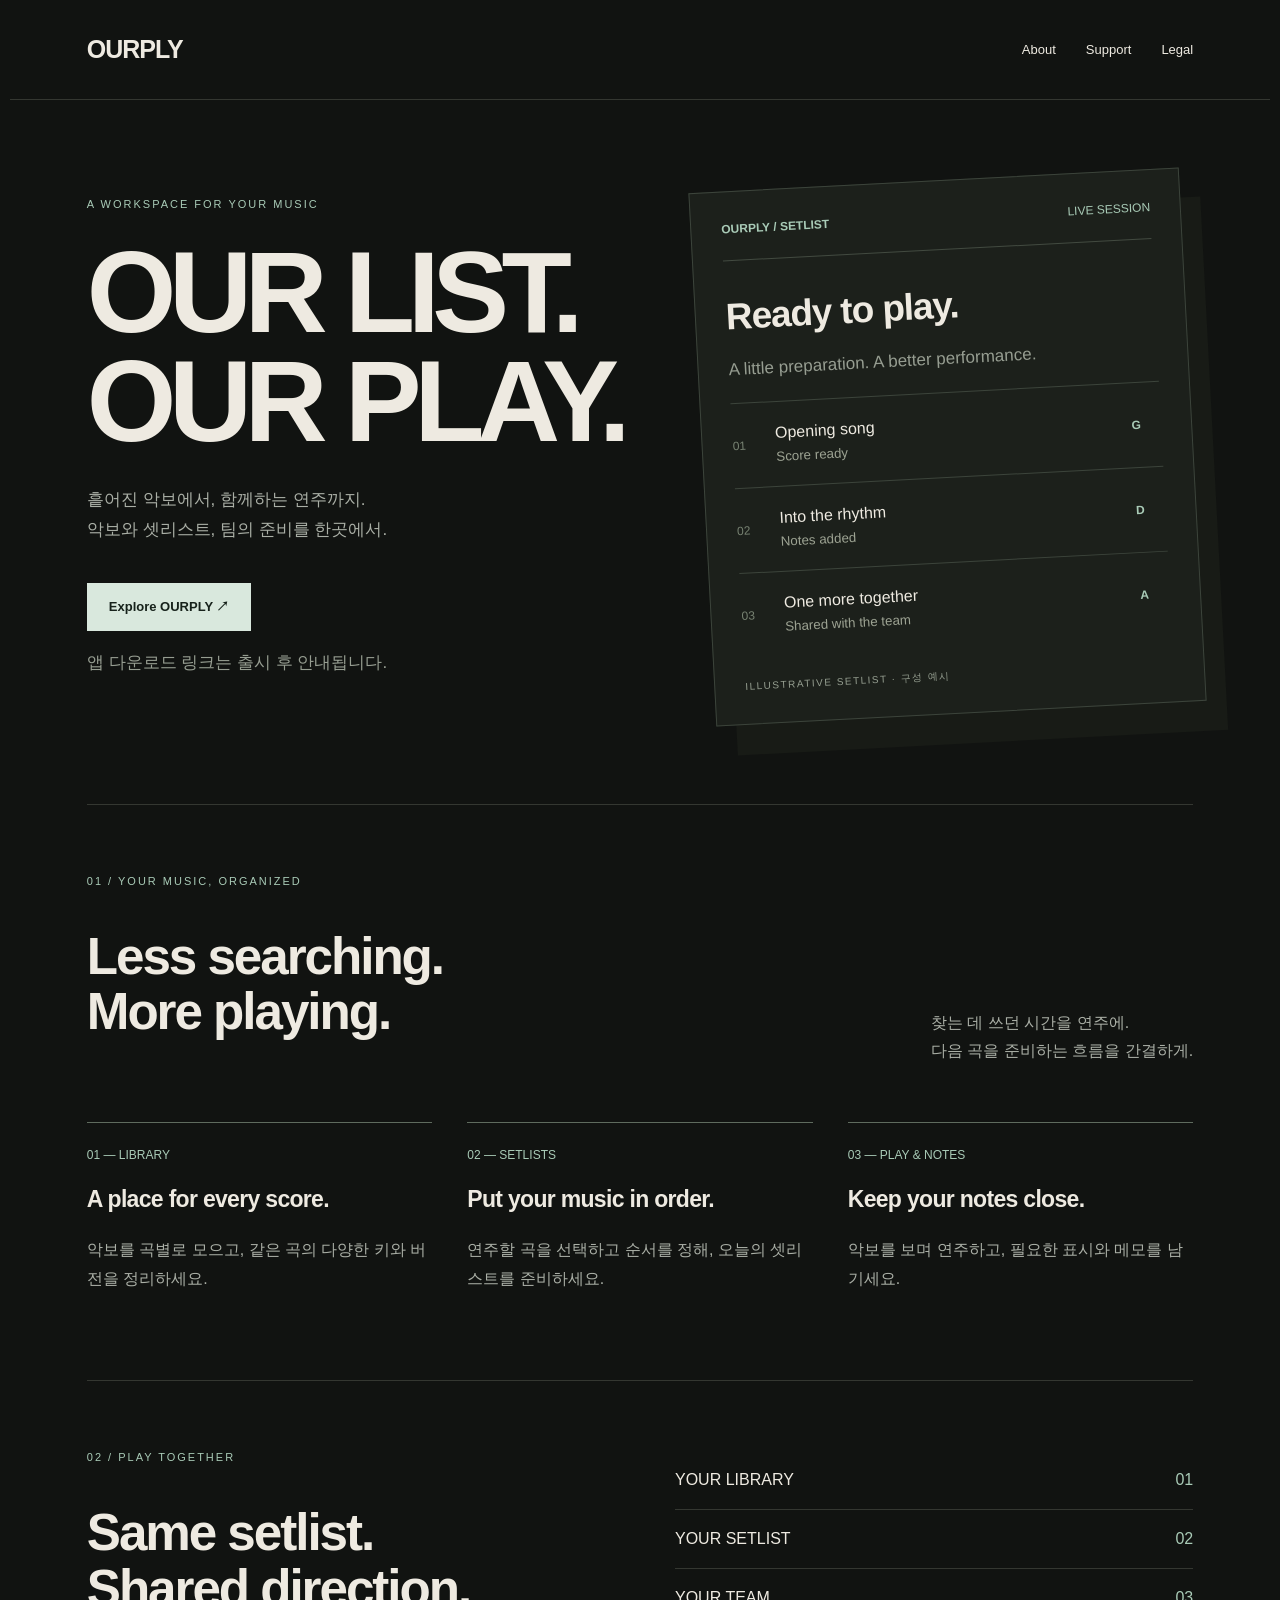
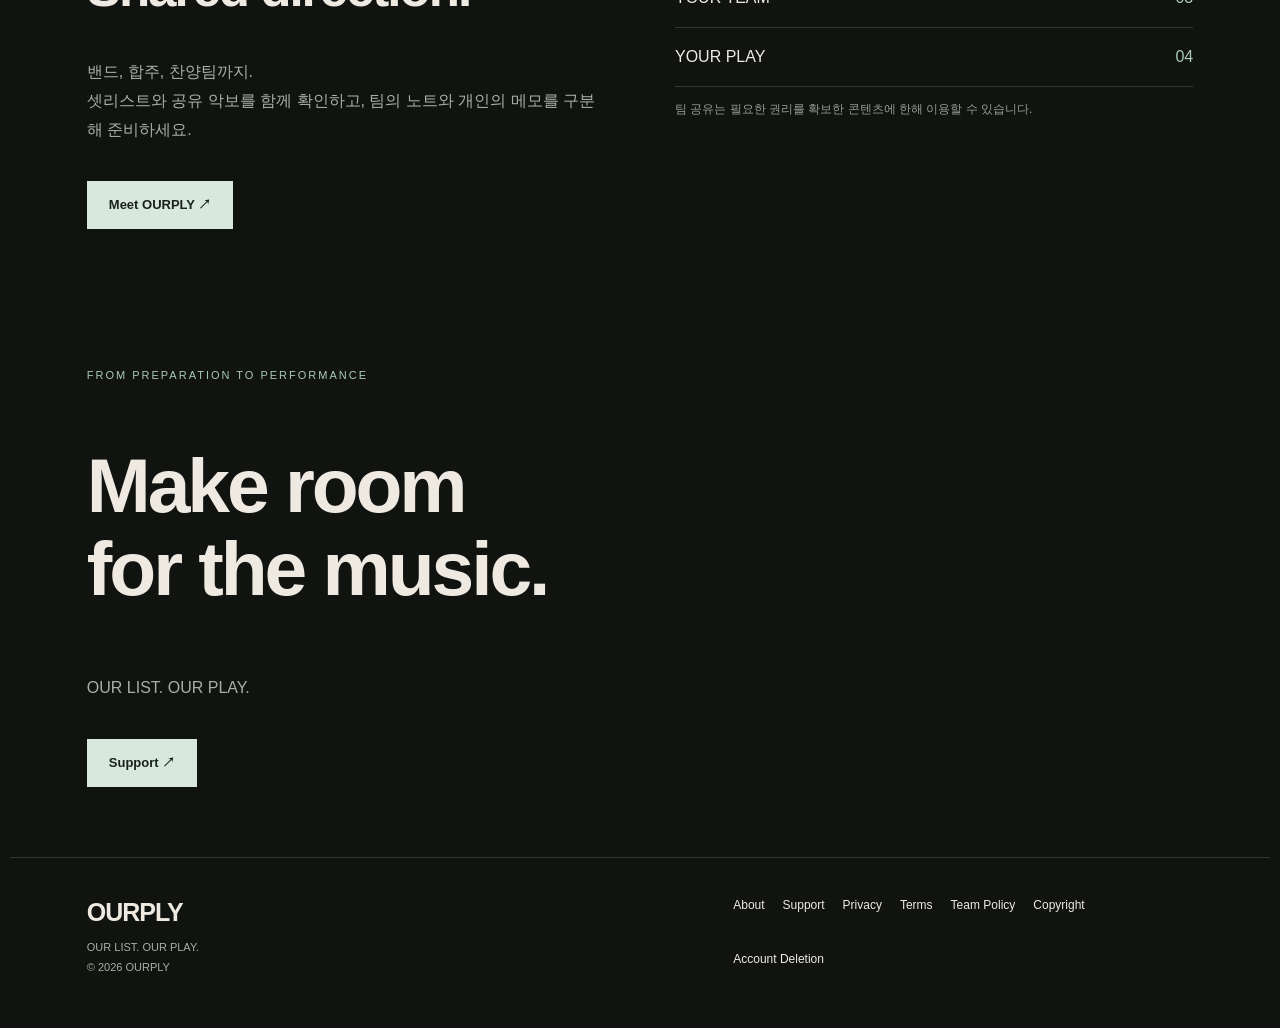
==== index.html @ 64da2b8a "Add files via upload" ====
<!doctype html><html lang="ko"><head><meta charset="utf-8"><meta name="viewport" content="width=device-width,initial-scale=1"><meta name="description" content="OURPLY — 악보를 정리하고, 셋리스트를 만들고, 함께 연주하세요."><title>OUR LIST. OUR PLAY. | OURPLY</title><link rel="stylesheet" href="style.css"></head><body><header><a class="brand" href="index.html" aria-label="OURPLY Home">OURPLY</a><nav aria-label="Main navigation"><a href="about/" >About</a><a href="support/" >Support</a><a href="legal/" >Legal</a></nav></header><main><section class="hero"><div><div class="eyebrow">A workspace for your music</div><h1>OUR LIST.<br>OUR PLAY.</h1><p>흩어진 악보에서, 함께하는 연주까지.<br>악보와 셋리스트, 팀의 준비를 한곳에서.</p><a class="button" href="#discover">Explore OURPLY ↗</a><p class="muted">앱 다운로드 링크는 출시 후 안내됩니다.</p></div><div class="stage" aria-label="셋리스트 예시"><div class="stage-top"><strong>OURPLY / SETLIST</strong><span>LIVE SESSION</span></div><h3>Ready to play.</h3><p class="muted">A little preparation. A better performance.</p><div class="song"><span>01</span><div>Opening song<small>Score ready</small></div><b>G</b></div><div class="song"><span>02</span><div>Into the rhythm<small>Notes added</small></div><b>D</b></div><div class="song"><span>03</span><div>One more together<small>Shared with the team</small></div><b>A</b></div><div class="mini">ILLUSTRATIVE SETLIST · 구성 예시</div></div></section><section id="discover" class="section"><div class="section-head"><div><div class="eyebrow">01 / Your music, organized</div><h2>Less searching.<br>More playing.</h2></div><p>찾는 데 쓰던 시간을 연주에.<br>다음 곡을 준비하는 흐름을 간결하게.</p></div><div class="features"><article class="feature"><span class="number">01 — LIBRARY</span><h3>A place for every score.</h3><p>악보를 곡별로 모으고, 같은 곡의 다양한 키와 버전을 정리하세요.</p></article><article class="feature"><span class="number">02 — SETLISTS</span><h3>Put your music in order.</h3><p>연주할 곡을 선택하고 순서를 정해, 오늘의 셋리스트를 준비하세요.</p></article><article class="feature"><span class="number">03 — PLAY & NOTES</span><h3>Keep your notes close.</h3><p>악보를 보며 연주하고, 필요한 표시와 메모를 남기세요.</p></article></div></section><section class="section team"><div><div class="eyebrow">02 / Play together</div><h2>Same setlist.<br>Shared direction.</h2><p>밴드, 합주, 찬양팀까지.<br>셋리스트와 공유 악보를 함께 확인하고, 팀의 노트와 개인의 메모를 구분해 준비하세요.</p><a class="button" href="about/">Meet OURPLY ↗</a></div><div class="flow"><div>YOUR LIBRARY <span>01</span></div><div>YOUR SETLIST <span>02</span></div><div>YOUR TEAM <span>03</span></div><div>YOUR PLAY <span>04</span></div><p class="muted">팀 공유는 필요한 권리를 확보한 콘텐츠에 한해 이용할 수 있습니다.</p></div></section><section class="closing"><div class="eyebrow">From preparation to performance</div><h2>Make room<br>for the music.</h2><p>OUR LIST. OUR PLAY.</p><a href="support/" class="button">Support ↗</a></section></main><footer><div><a class="brand" href="index.html">OURPLY</a><p>OUR LIST. OUR PLAY.<br>© 2026 OURPLY</p></div><div class="links"><a href="about/">About</a><a href="support/">Support</a><a href="legal/privacy/">Privacy</a><a href="legal/terms/">Terms</a><a href="legal/team/">Team Policy</a><a href="legal/copyright/">Copyright</a><a href="account-deletion/">Account Deletion</a></div></footer></body></html>
---- style.css ----
*{box-sizing:border-box}html{scroll-behavior:smooth}body{margin:0;background:#111311;color:#eeeae1;font-family:Arial,"Apple SD Gothic Neo","Malgun Gothic",sans-serif}a{color:inherit;text-decoration:none}a:hover{color:#a9cbb7}a:focus-visible,summary:focus-visible{outline:2px solid #a9cbb7;outline-offset:6px}header,main,footer{max-width:1260px;margin:auto;padding:0 6vw}header{height:100px;display:flex;align-items:center;justify-content:space-between;border-bottom:1px solid #343731}.brand{font-size:25px;font-weight:900;letter-spacing:-1px}nav{display:flex;gap:30px;font-size:13px}nav a[aria-current]{color:#a9cbb7}.eyebrow{font-size:11px;letter-spacing:2px;color:#a9cbb7;text-transform:uppercase}h1{font-size:clamp(54px,9vw,124px);line-height:.95;letter-spacing:-.065em;margin:28px 0}h2{font-size:clamp(32px,4vw,56px);line-height:1.08;letter-spacing:-.04em}h3{font-size:23px;letter-spacing:-.03em}p{line-height:1.8;color:#aaaFA6;max-width:610px}.hero{padding:80px 0 90px;display:grid;grid-template-columns:1.15fr 1fr;gap:50px;align-items:center}.hero p{font-size:17px}.button{display:inline-block;padding:15px 22px;background:#d9e8dd;color:#17221b;font-size:13px;font-weight:bold;margin-top:20px}.muted{font-size:12px;color:#969d91}.stage{background:#1c201b;border:1px solid #3c443b;padding:30px;transform:rotate(-3deg);box-shadow:20px 30px 0 #181b16}.stage-top{display:flex;justify-content:space-between;font-size:12px;color:#a9cbb7;border-bottom:1px solid #424a40;padding-bottom:24px}.stage h3{font-size:37px;margin:35px 0 10px}.song{display:grid;grid-template-columns:28px 1fr 30px;gap:15px;padding:22px 0;border-top:1px solid #3c443b;align-items:center}.song small{display:block;color:#9da393;margin-top:7px}.song span:first-child{color:#788373;font-size:12px}.song b{font-size:12px;color:#a9cbb7}.mini{font-size:10px;letter-spacing:1.5px;color:#969f91;padding-top:22px}.section{border-top:1px solid #343731;padding:70px 0}.section-head{display:flex;justify-content:space-between;gap:35px;align-items:end;margin-bottom:40px}.section-head p{max-width:340px}.features{display:grid;grid-template-columns:repeat(3,1fr);gap:35px}.feature{border-top:1px solid #5f6b5e;padding-top:22px}.number{color:#a9cbb7;font-size:12px}.team{display:grid;grid-template-columns:1fr 1fr;gap:70px}.flow{display:flex;flex-direction:column;gap:0}.flow div{border-bottom:1px solid #343731;padding:20px 0;display:flex;justify-content:space-between}.flow span{color:#a9cbb7}.closing{padding:70px 0}.closing h2{font-size:clamp(40px,6vw,80px)}footer{padding-top:40px;padding-bottom:40px;border-top:1px solid #343731;display:flex;justify-content:space-between;gap:30px}footer p{font-size:11px}footer .links{display:flex;flex-wrap:wrap;gap:18px;max-width:460px;font-size:12px}.page-head{padding:70px 0 40px}.page-head h1{font-size:clamp(50px,7vw,90px)}.prose{max-width:780px;padding-bottom:70px}.prose h2{font-size:30px;margin-top:45px}.notice{border-left:2px solid #a9cbb7;padding:8px 22px;background:#1a1e18;margin:25px 0}.notice p{font-size:14px}.legal-row{display:flex;justify-content:space-between;gap:20px;padding:28px 0;border-top:1px solid #343731}.legal-row small{color:#969d91}details{border-top:1px solid #343731;padding:24px 0}summary{cursor:pointer;font-size:17px}details p{font-size:14px}.split{display:grid;grid-template-columns:1fr 1fr;gap:50px}@media(max-width:760px){header{height:80px}nav{gap:18px;font-size:12px}.hero{grid-template-columns:1fr;padding:55px 0;gap:55px}.stage{margin:0 10px 25px}.features,.team,.split{grid-template-columns:1fr;gap:25px}.section-head{display:block}.section{padding:45px 0}footer{flex-direction:column}h1{font-size:68px}.page-head{padding-top:50px}}
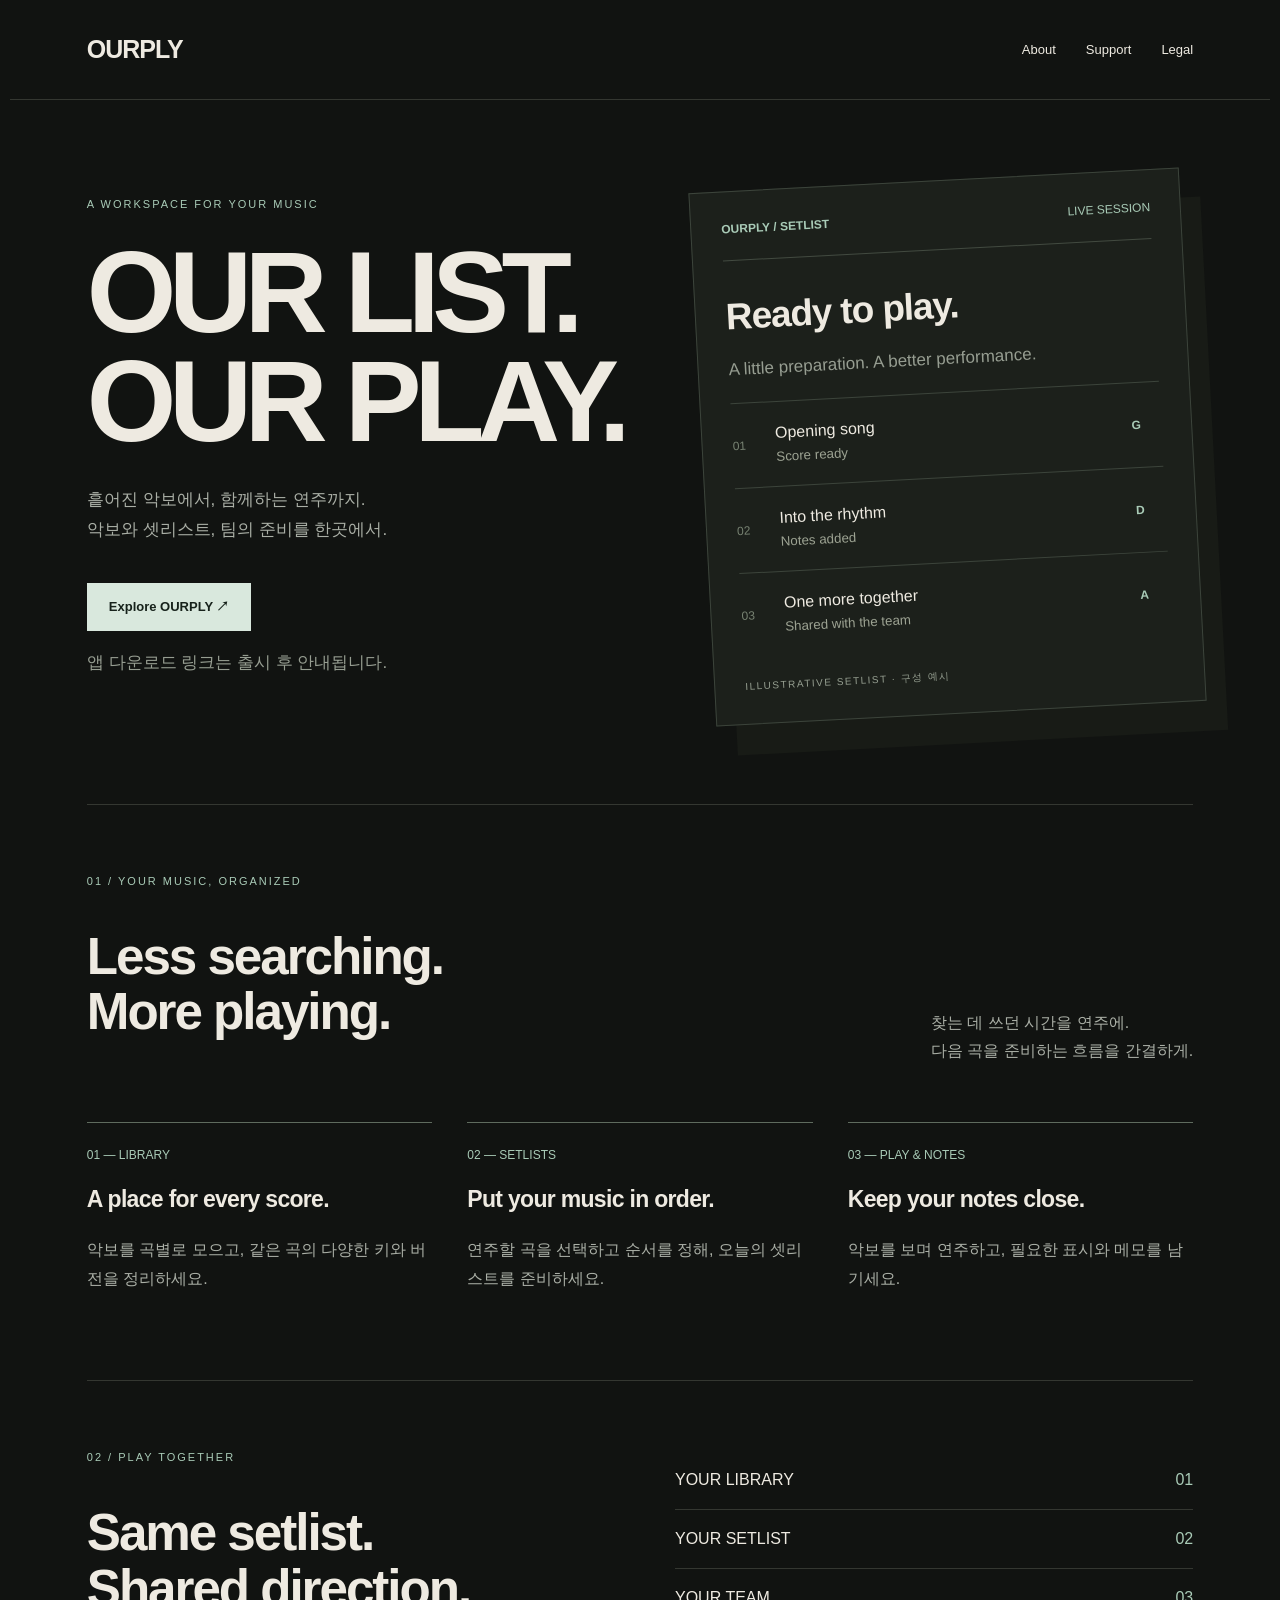
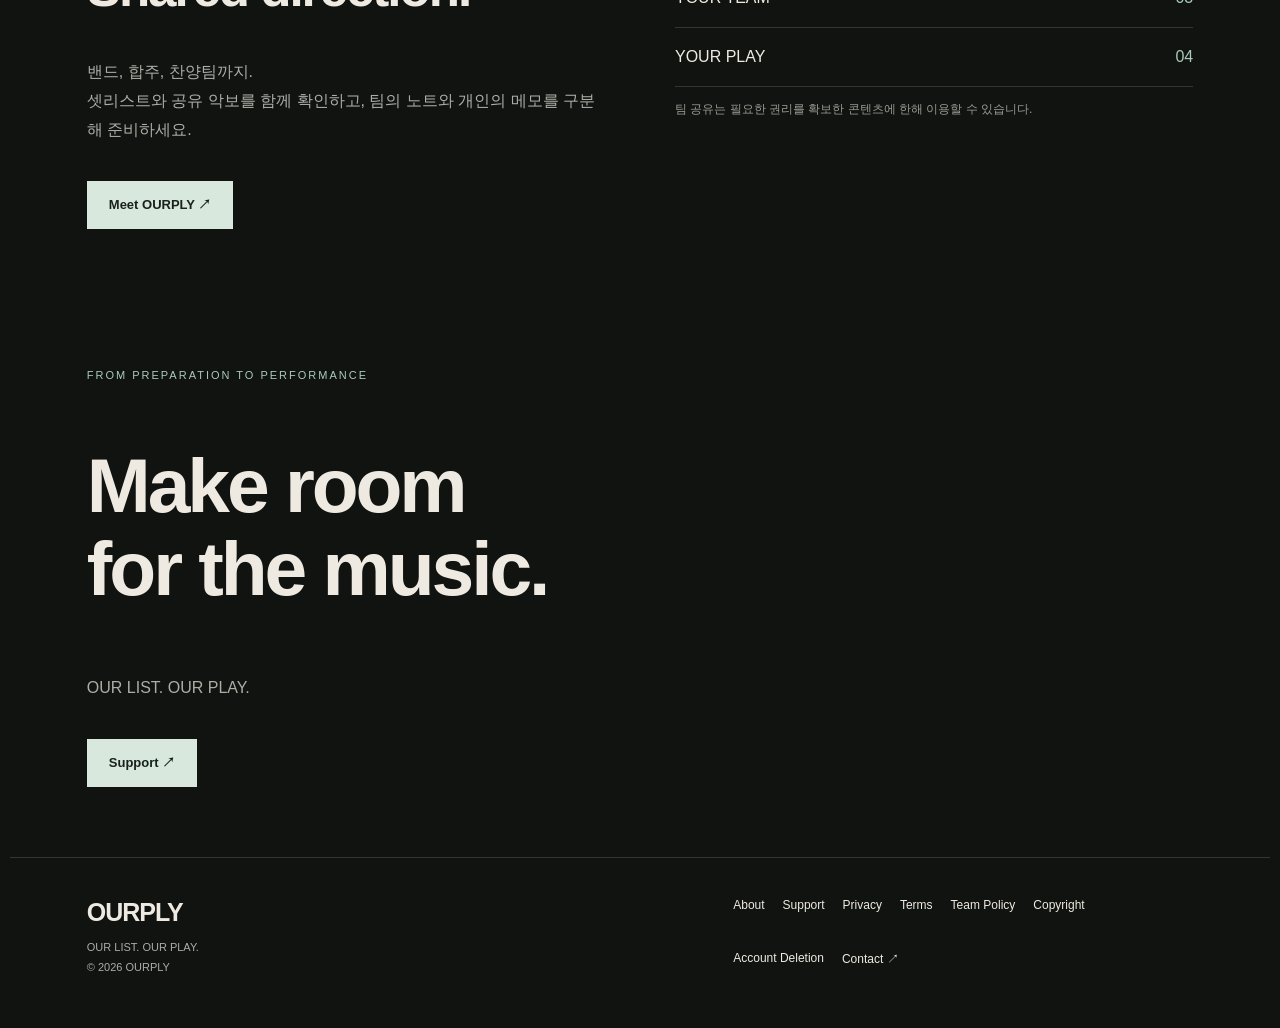
==== commit 20dd0316: "Add files via upload" ====
--- a/index.html
+++ b/index.html
@@ -1 +1 @@
-<!doctype html><html lang="ko"><head><meta charset="utf-8"><meta name="viewport" content="width=device-width,initial-scale=1"><meta name="description" content="OURPLY — 악보를 정리하고, 셋리스트를 만들고, 함께 연주하세요."><title>OUR LIST. OUR PLAY. | OURPLY</title><link rel="stylesheet" href="style.css"></head><body><header><a class="brand" href="index.html" aria-label="OURPLY Home">OURPLY</a><nav aria-label="Main navigation"><a href="about/" >About</a><a href="support/" >Support</a><a href="legal/" >Legal</a></nav></header><main><section class="hero"><div><div class="eyebrow">A workspace for your music</div><h1>OUR LIST.<br>OUR PLAY.</h1><p>흩어진 악보에서, 함께하는 연주까지.<br>악보와 셋리스트, 팀의 준비를 한곳에서.</p><a class="button" href="#discover">Explore OURPLY ↗</a><p class="muted">앱 다운로드 링크는 출시 후 안내됩니다.</p></div><div class="stage" aria-label="셋리스트 예시"><div class="stage-top"><strong>OURPLY / SETLIST</strong><span>LIVE SESSION</span></div><h3>Ready to play.</h3><p class="muted">A little preparation. A better performance.</p><div class="song"><span>01</span><div>Opening song<small>Score ready</small></div><b>G</b></div><div class="song"><span>02</span><div>Into the rhythm<small>Notes added</small></div><b>D</b></div><div class="song"><span>03</span><div>One more together<small>Shared with the team</small></div><b>A</b></div><div class="mini">ILLUSTRATIVE SETLIST · 구성 예시</div></div></section><section id="discover" class="section"><div class="section-head"><div><div class="eyebrow">01 / Your music, organized</div><h2>Less searching.<br>More playing.</h2></div><p>찾는 데 쓰던 시간을 연주에.<br>다음 곡을 준비하는 흐름을 간결하게.</p></div><div class="features"><article class="feature"><span class="number">01 — LIBRARY</span><h3>A place for every score.</h3><p>악보를 곡별로 모으고, 같은 곡의 다양한 키와 버전을 정리하세요.</p></article><article class="feature"><span class="number">02 — SETLISTS</span><h3>Put your music in order.</h3><p>연주할 곡을 선택하고 순서를 정해, 오늘의 셋리스트를 준비하세요.</p></article><article class="feature"><span class="number">03 — PLAY & NOTES</span><h3>Keep your notes close.</h3><p>악보를 보며 연주하고, 필요한 표시와 메모를 남기세요.</p></article></div></section><section class="section team"><div><div class="eyebrow">02 / Play together</div><h2>Same setlist.<br>Shared direction.</h2><p>밴드, 합주, 찬양팀까지.<br>셋리스트와 공유 악보를 함께 확인하고, 팀의 노트와 개인의 메모를 구분해 준비하세요.</p><a class="button" href="about/">Meet OURPLY ↗</a></div><div class="flow"><div>YOUR LIBRARY <span>01</span></div><div>YOUR SETLIST <span>02</span></div><div>YOUR TEAM <span>03</span></div><div>YOUR PLAY <span>04</span></div><p class="muted">팀 공유는 필요한 권리를 확보한 콘텐츠에 한해 이용할 수 있습니다.</p></div></section><section class="closing"><div class="eyebrow">From preparation to performance</div><h2>Make room<br>for the music.</h2><p>OUR LIST. OUR PLAY.</p><a href="support/" class="button">Support ↗</a></section></main><footer><div><a class="brand" href="index.html">OURPLY</a><p>OUR LIST. OUR PLAY.<br>© 2026 OURPLY</p></div><div class="links"><a href="about/">About</a><a href="support/">Support</a><a href="legal/privacy/">Privacy</a><a href="legal/terms/">Terms</a><a href="legal/team/">Team Policy</a><a href="legal/copyright/">Copyright</a><a href="account-deletion/">Account Deletion</a></div></footer></body></html>+<!doctype html><html lang="ko"><head><meta charset="utf-8"><meta name="viewport" content="width=device-width,initial-scale=1"><meta name="description" content="OURPLY — 악보를 정리하고, 셋리스트를 만들고, 함께 연주하세요."><title>OUR LIST. OUR PLAY. | OURPLY</title><link rel="stylesheet" href="style.css"></head><body><header><a class="brand" href="index.html" aria-label="OURPLY Home">OURPLY</a><nav aria-label="Main navigation"><a href="about/" >About</a><a href="support/" >Support</a><a href="legal/" >Legal</a></nav></header><main><section class="hero"><div><div class="eyebrow">A workspace for your music</div><h1>OUR LIST.<br>OUR PLAY.</h1><p>흩어진 악보에서, 함께하는 연주까지.<br>악보와 셋리스트, 팀의 준비를 한곳에서.</p><a class="button" href="#discover">Explore OURPLY ↗</a><p class="muted">앱 다운로드 링크는 출시 후 안내됩니다.</p></div><div class="stage" aria-label="셋리스트 예시"><div class="stage-top"><strong>OURPLY / SETLIST</strong><span>LIVE SESSION</span></div><h3>Ready to play.</h3><p class="muted">A little preparation. A better performance.</p><div class="song"><span>01</span><div>Opening song<small>Score ready</small></div><b>G</b></div><div class="song"><span>02</span><div>Into the rhythm<small>Notes added</small></div><b>D</b></div><div class="song"><span>03</span><div>One more together<small>Shared with the team</small></div><b>A</b></div><div class="mini">ILLUSTRATIVE SETLIST · 구성 예시</div></div></section><section id="discover" class="section"><div class="section-head"><div><div class="eyebrow">01 / Your music, organized</div><h2>Less searching.<br>More playing.</h2></div><p>찾는 데 쓰던 시간을 연주에.<br>다음 곡을 준비하는 흐름을 간결하게.</p></div><div class="features"><article class="feature"><span class="number">01 — LIBRARY</span><h3>A place for every score.</h3><p>악보를 곡별로 모으고, 같은 곡의 다양한 키와 버전을 정리하세요.</p></article><article class="feature"><span class="number">02 — SETLISTS</span><h3>Put your music in order.</h3><p>연주할 곡을 선택하고 순서를 정해, 오늘의 셋리스트를 준비하세요.</p></article><article class="feature"><span class="number">03 — PLAY & NOTES</span><h3>Keep your notes close.</h3><p>악보를 보며 연주하고, 필요한 표시와 메모를 남기세요.</p></article></div></section><section class="section team"><div><div class="eyebrow">02 / Play together</div><h2>Same setlist.<br>Shared direction.</h2><p>밴드, 합주, 찬양팀까지.<br>셋리스트와 공유 악보를 함께 확인하고, 팀의 노트와 개인의 메모를 구분해 준비하세요.</p><a class="button" href="about/">Meet OURPLY ↗</a></div><div class="flow"><div>YOUR LIBRARY <span>01</span></div><div>YOUR SETLIST <span>02</span></div><div>YOUR TEAM <span>03</span></div><div>YOUR PLAY <span>04</span></div><p class="muted">팀 공유는 필요한 권리를 확보한 콘텐츠에 한해 이용할 수 있습니다.</p></div></section><section class="closing"><div class="eyebrow">From preparation to performance</div><h2>Make room<br>for the music.</h2><p>OUR LIST. OUR PLAY.</p><a href="support/" class="button">Support ↗</a></section></main><footer><div><a class="brand" href="index.html">OURPLY</a><p>OUR LIST. OUR PLAY.<br>© 2026 OURPLY</p></div><div class="links"><a href="about/">About</a><a href="support/">Support</a><a href="legal/privacy/">Privacy</a><a href="legal/terms/">Terms</a><a href="legal/team/">Team Policy</a><a href="legal/copyright/">Copyright</a><a href="account-deletion/">Account Deletion</a><a href="mailto:pbong1027@gmail.com">Contact ↗</a></div></footer></body></html>
--- a/style.css
+++ b/style.css
@@ -1 +1,2 @@
-*{box-sizing:border-box}html{scroll-behavior:smooth}body{margin:0;background:#111311;color:#eeeae1;font-family:Arial,"Apple SD Gothic Neo","Malgun Gothic",sans-serif}a{color:inherit;text-decoration:none}a:hover{color:#a9cbb7}a:focus-visible,summary:focus-visible{outline:2px solid #a9cbb7;outline-offset:6px}header,main,footer{max-width:1260px;margin:auto;padding:0 6vw}header{height:100px;display:flex;align-items:center;justify-content:space-between;border-bottom:1px solid #343731}.brand{font-size:25px;font-weight:900;letter-spacing:-1px}nav{display:flex;gap:30px;font-size:13px}nav a[aria-current]{color:#a9cbb7}.eyebrow{font-size:11px;letter-spacing:2px;color:#a9cbb7;text-transform:uppercase}h1{font-size:clamp(54px,9vw,124px);line-height:.95;letter-spacing:-.065em;margin:28px 0}h2{font-size:clamp(32px,4vw,56px);line-height:1.08;letter-spacing:-.04em}h3{font-size:23px;letter-spacing:-.03em}p{line-height:1.8;color:#aaaFA6;max-width:610px}.hero{padding:80px 0 90px;display:grid;grid-template-columns:1.15fr 1fr;gap:50px;align-items:center}.hero p{font-size:17px}.button{display:inline-block;padding:15px 22px;background:#d9e8dd;color:#17221b;font-size:13px;font-weight:bold;margin-top:20px}.muted{font-size:12px;color:#969d91}.stage{background:#1c201b;border:1px solid #3c443b;padding:30px;transform:rotate(-3deg);box-shadow:20px 30px 0 #181b16}.stage-top{display:flex;justify-content:space-between;font-size:12px;color:#a9cbb7;border-bottom:1px solid #424a40;padding-bottom:24px}.stage h3{font-size:37px;margin:35px 0 10px}.song{display:grid;grid-template-columns:28px 1fr 30px;gap:15px;padding:22px 0;border-top:1px solid #3c443b;align-items:center}.song small{display:block;color:#9da393;margin-top:7px}.song span:first-child{color:#788373;font-size:12px}.song b{font-size:12px;color:#a9cbb7}.mini{font-size:10px;letter-spacing:1.5px;color:#969f91;padding-top:22px}.section{border-top:1px solid #343731;padding:70px 0}.section-head{display:flex;justify-content:space-between;gap:35px;align-items:end;margin-bottom:40px}.section-head p{max-width:340px}.features{display:grid;grid-template-columns:repeat(3,1fr);gap:35px}.feature{border-top:1px solid #5f6b5e;padding-top:22px}.number{color:#a9cbb7;font-size:12px}.team{display:grid;grid-template-columns:1fr 1fr;gap:70px}.flow{display:flex;flex-direction:column;gap:0}.flow div{border-bottom:1px solid #343731;padding:20px 0;display:flex;justify-content:space-between}.flow span{color:#a9cbb7}.closing{padding:70px 0}.closing h2{font-size:clamp(40px,6vw,80px)}footer{padding-top:40px;padding-bottom:40px;border-top:1px solid #343731;display:flex;justify-content:space-between;gap:30px}footer p{font-size:11px}footer .links{display:flex;flex-wrap:wrap;gap:18px;max-width:460px;font-size:12px}.page-head{padding:70px 0 40px}.page-head h1{font-size:clamp(50px,7vw,90px)}.prose{max-width:780px;padding-bottom:70px}.prose h2{font-size:30px;margin-top:45px}.notice{border-left:2px solid #a9cbb7;padding:8px 22px;background:#1a1e18;margin:25px 0}.notice p{font-size:14px}.legal-row{display:flex;justify-content:space-between;gap:20px;padding:28px 0;border-top:1px solid #343731}.legal-row small{color:#969d91}details{border-top:1px solid #343731;padding:24px 0}summary{cursor:pointer;font-size:17px}details p{font-size:14px}.split{display:grid;grid-template-columns:1fr 1fr;gap:50px}@media(max-width:760px){header{height:80px}nav{gap:18px;font-size:12px}.hero{grid-template-columns:1fr;padding:55px 0;gap:55px}.stage{margin:0 10px 25px}.features,.team,.split{grid-template-columns:1fr;gap:25px}.section-head{display:block}.section{padding:45px 0}footer{flex-direction:column}h1{font-size:68px}.page-head{padding-top:50px}}+*{box-sizing:border-box}html{scroll-behavior:smooth}body{margin:0;background:#111311;color:#eeeae1;font-family:Arial,"Apple SD Gothic Neo","Malgun Gothic",sans-serif}a{color:inherit;text-decoration:none}a:hover{color:#a9cbb7}a:focus-visible,summary:focus-visible{outline:2px solid #a9cbb7;outline-offset:6px}header,main,footer{max-width:1260px;margin:auto;padding:0 6vw}header{height:100px;display:flex;align-items:center;justify-content:space-between;border-bottom:1px solid #343731}.brand{font-size:25px;font-weight:900;letter-spacing:-1px}nav{display:flex;gap:30px;font-size:13px}nav a[aria-current]{color:#a9cbb7}.eyebrow{font-size:11px;letter-spacing:2px;color:#a9cbb7;text-transform:uppercase}h1{font-size:clamp(54px,9vw,124px);line-height:.95;letter-spacing:-.065em;margin:28px 0}h2{font-size:clamp(32px,4vw,56px);line-height:1.08;letter-spacing:-.04em}h3{font-size:23px;letter-spacing:-.03em}p{line-height:1.8;color:#aaaFA6;max-width:610px}.hero{padding:80px 0 90px;display:grid;grid-template-columns:1.15fr 1fr;gap:50px;align-items:center}.hero p{font-size:17px}.button{display:inline-block;padding:15px 22px;background:#d9e8dd;color:#17221b;font-size:13px;font-weight:bold;margin-top:20px}.muted{font-size:12px;color:#969d91}.stage{background:#1c201b;border:1px solid #3c443b;padding:30px;transform:rotate(-3deg);box-shadow:20px 30px 0 #181b16}.stage-top{display:flex;justify-content:space-between;font-size:12px;color:#a9cbb7;border-bottom:1px solid #424a40;padding-bottom:24px}.stage h3{font-size:37px;margin:35px 0 10px}.song{display:grid;grid-template-columns:28px 1fr 30px;gap:15px;padding:22px 0;border-top:1px solid #3c443b;align-items:center}.song small{display:block;color:#9da393;margin-top:7px}.song span:first-child{color:#788373;font-size:12px}.song b{font-size:12px;color:#a9cbb7}.mini{font-size:10px;letter-spacing:1.5px;color:#969f91;padding-top:22px}.section{border-top:1px solid #343731;padding:70px 0}.section-head{display:flex;justify-content:space-between;gap:35px;align-items:end;margin-bottom:40px}.section-head p{max-width:340px}.features{display:grid;grid-template-columns:repeat(3,1fr);gap:35px}.feature{border-top:1px solid #5f6b5e;padding-top:22px}.number{color:#a9cbb7;font-size:12px}.team{display:grid;grid-template-columns:1fr 1fr;gap:70px}.flow{display:flex;flex-direction:column;gap:0}.flow div{border-bottom:1px solid #343731;padding:20px 0;display:flex;justify-content:space-between}.flow span{color:#a9cbb7}.closing{padding:70px 0}.closing h2{font-size:clamp(40px,6vw,80px)}footer{padding-top:40px;padding-bottom:40px;border-top:1px solid #343731;display:flex;justify-content:space-between;gap:30px}footer p{font-size:11px}footer .links{display:flex;flex-wrap:wrap;gap:18px;max-width:460px;font-size:12px}.page-head{padding:70px 0 40px}.page-head h1{font-size:clamp(50px,7vw,90px)}.prose{max-width:780px;padding-bottom:70px}.prose h2{font-size:30px;margin-top:45px}.notice{border-left:2px solid #a9cbb7;padding:8px 22px;background:#1a1e18;margin:25px 0}.notice p{font-size:14px}.legal-row{display:flex;justify-content:space-between;gap:20px;padding:28px 0;border-top:1px solid #343731}.legal-row small{color:#969d91}details{border-top:1px solid #343731;padding:24px 0}summary{cursor:pointer;font-size:17px}details p{font-size:14px}.split{display:grid;grid-template-columns:1fr 1fr;gap:50px}@media(max-width:760px){header{height:80px}nav{gap:18px;font-size:12px}.hero{grid-template-columns:1fr;padding:55px 0;gap:55px}.stage{margin:0 10px 25px}.features,.team,.split{grid-template-columns:1fr;gap:25px}.section-head{display:block}.section{padding:45px 0}footer{flex-direction:column}h1{font-size:68px}.page-head{padding-top:50px}}
+.policy p{max-width:none;overflow-wrap:anywhere}.policy h2{font-size:25px;line-height:1.45}.page-head h1{overflow-wrap:anywhere}
